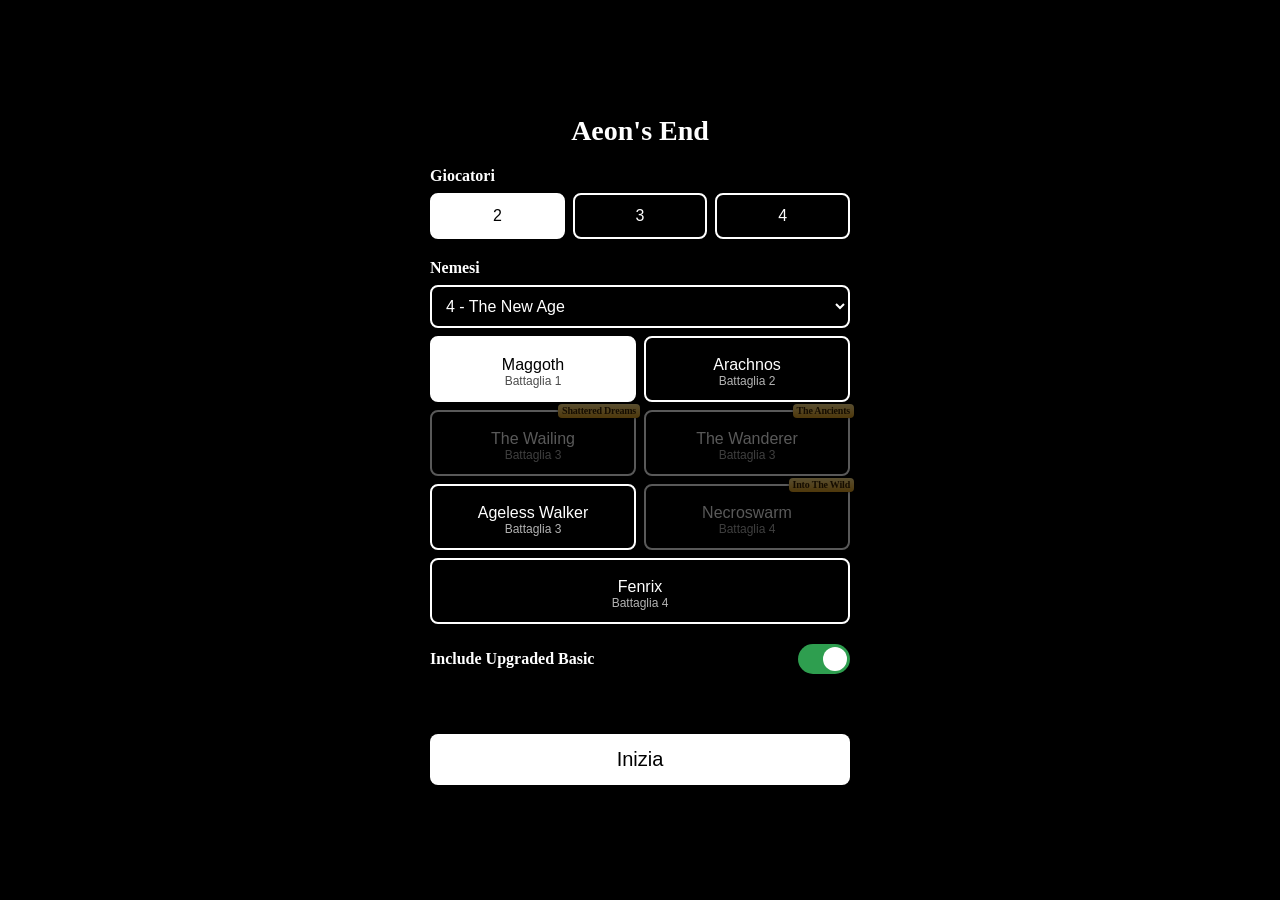
==== new_design_0.2/index.html @ ac538809 "Add new_design_0.2 prototype folder (copy of v48, shares data and card images with the main app)" ====
<!DOCTYPE html>
<html lang="it">
<head>
<meta charset="UTF-8">
<meta name="viewport" content="width=device-width, initial-scale=1, viewport-fit=cover">
<title>Aeons End App - new design 0.2</title>
<!-- Fondo nero e pagina nascosta finché style.css non è caricato (evita lampi bianchi) -->
<style>
  html { background: #000; }
  html:not(.ready) body { visibility: hidden; }
</style>
</head>
<body>
  <div id="topbar">
    <button id="undo-btn" aria-label="Annulla l'ultima azione" title="Annulla" disabled>&#8630;</button>
    <span id="phase-label">Turno dei giocatori</span>
  </div>
  <div id="canvas"></div>
  <div id="overlay" hidden></div>
  <div id="start">
    <div class="start-box">
      <h1>Aeon's End</h1>
      <div class="start-group">
        <div class="start-label">Giocatori</div>
        <div class="choices" id="choices-players"></div>
      </div>
      <div class="start-group">
        <div class="start-label">Nemesi</div>
        <select id="wave-select" aria-label="Wave"></select>
        <div class="choices wide" id="choices-nemesis"></div>
      </div>
      <label class="switch-row">
        <span>Include Upgraded Basic</span>
        <input type="checkbox" id="upgraded-switch" checked>
        <span class="switch" aria-hidden="true"></span>
      </label>
      <div id="start-error"></div>
      <button id="resume-btn" hidden>Riprendi partita</button>
      <button id="start-btn">Inizia</button>
    </div>
  </div>
  <div id="discard" hidden>
    <div class="discard-header">
      <span id="discard-title"></span>
      <button id="discard-close">Chiudi</button>
    </div>
    <div id="discard-grid"></div>
  </div>
  <div id="zoom" hidden></div>
  <div class="controls">
    <div id="info-row">
      <span id="turn-info"></span>
      <span class="info-actions">
        <button id="discard-btn">Scarti (0)</button>
        <button id="menu-btn">Menu</button>
      </span>
    </div>
    <button id="nemesis-btn">Turno Nemesi</button>
    <button id="resolve-btn" hidden>Risolta</button>
  </div>

  <!--
    Questo file non va più modificato a ogni cambio di CSS/JS: la versione si aumenta in version.json.
    version.json viene letto saltando la cache del browser, così CSS e JS nuovi si vedono subito
    (dopo la pubblicazione di GitHub Pages) anche se questo index.html è ancora in cache.
  -->
  <script>
    (function () {
      function load(v) {
        var q = v ? '?v=' + v : '';
        var css = document.createElement('link');
        css.rel = 'stylesheet';
        css.href = 'style.css' + q;
        function start() {
          document.documentElement.classList.add('ready');
          var js = document.createElement('script');
          js.src = 'script.js' + q;
          document.body.appendChild(js);
        }
        css.onload = start;
        css.onerror = start;
        document.head.appendChild(css);
      }

      fetch('version.json?t=' + Date.now(), { cache: 'no-store' })
        .then(function (r) { return r.json(); })
        .then(function (d) { load(d.v); })
        .catch(function () { load(''); });
    })();
  </script>
</body>
</html>
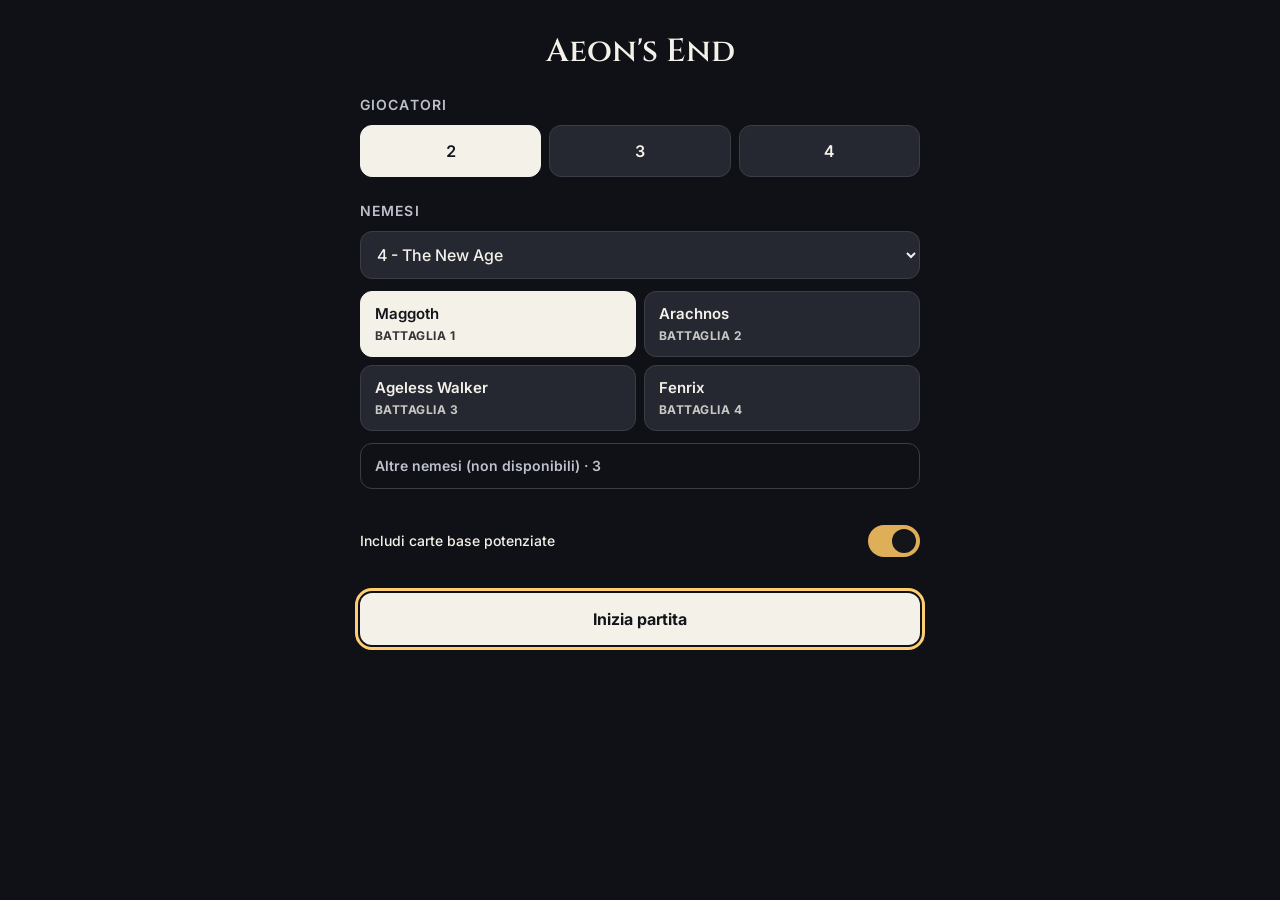
==== commit 27c11a40: "new_design_0.2: apply design kit spec (REPORT_IMPLEMENTAZIONE.md) - Design tokens, Cinzel/Inter font" ====
--- a/new_design_0.2/index.html
+++ b/new_design_0.2/index.html
@@ -3,83 +3,171 @@
 <head>
 <meta charset="UTF-8">
 <meta name="viewport" content="width=device-width, initial-scale=1, viewport-fit=cover">
+<meta name="theme-color" content="#101116">
 <title>Aeons End App - new design 0.2</title>
-<!-- Fondo nero e pagina nascosta finché style.css non è caricato (evita lampi bianchi) -->
+<link rel="preconnect" href="https://fonts.googleapis.com">
+<link rel="preconnect" href="https://fonts.gstatic.com" crossorigin>
+<!-- Fondo scuro e pagina nascosta finché i CSS non sono caricati (evita lampi bianchi) -->
 <style>
-  html { background: #000; }
+  html { background: #101116; }
   html:not(.ready) body { visibility: hidden; }
 </style>
 </head>
 <body>
-  <div id="topbar">
-    <button id="undo-btn" aria-label="Annulla l'ultima azione" title="Annulla" disabled>&#8630;</button>
-    <span id="phase-label">Turno dei giocatori</span>
+  <!-- Partita: testata con la fase, contenuto (VistaCoda o VistaRisoluzione), dock con le azioni -->
+  <div class="ae-shell" id="app">
+    <header class="ae-header" id="topbar">
+      <button id="undo-btn" class="ae-icon-button" type="button" aria-label="Annulla l'ultima azione" title="Annulla" disabled>
+        <span class="ae-icon ae-icon--undo" aria-hidden="true"></span>
+      </button>
+      <span id="phase-label" class="ae-phase">Turno dei giocatori</span>
+      <span class="ae-header-spacer" aria-hidden="true"></span>
+    </header>
+
+    <main class="ae-main" id="main">
+      <!-- VistaCoda (turno dei giocatori) -->
+      <section id="queue-view" class="queue-view" aria-labelledby="queue-title">
+        <div class="queue-col">
+          <h2 id="queue-title" class="queue-title">Coda in gioco</h2>
+          <div id="queue" class="ae-queue-viewport">
+            <div id="queue-list" class="ae-queue-list" role="list"></div>
+            <div id="queue-empty" class="ae-empty" hidden>
+              <img class="ae-empty-icon" src="Assets/ui/icons/empty-deck.svg" alt="" width="56" height="56">
+              <strong>Nessuna carta nemesi in gioco</strong>
+              <p>Premi «Turno Nemesi» per pescare</p>
+            </div>
+          </div>
+        </div>
+        <div id="queue-side" class="queue-side">
+          <div class="ae-empty">
+            <span class="ae-icon ae-icon--eye queue-side-icon" aria-hidden="true"></span>
+            <strong>Nessuna carta selezionata</strong>
+            <p>Tocca una carta della coda per leggerla o modificarla</p>
+          </div>
+        </div>
+      </section>
+
+      <!-- VistaRisoluzione (turno nemesi): fascia compatta e carta in primo piano -->
+      <section id="resolve-view" class="ae-resolve-layout" aria-label="Risoluzione del turno nemesi" hidden>
+        <div id="rail" class="ae-compact-rail" role="list" aria-label="Coda della nemesi"></div>
+        <div id="focus" class="ae-focus"></div>
+      </section>
+    </main>
+
+    <footer class="ae-dock" id="dock">
+      <div class="ae-dock-row" id="info-row">
+        <span id="turn-info" class="ae-meta"></span>
+        <span class="ae-dock-links">
+          <button id="discard-btn" class="ae-text-button" type="button">Scarti 0</button>
+          <button id="menu-btn" class="ae-text-button" type="button">Menu</button>
+        </span>
+      </div>
+      <p id="resolve-hint" class="ae-hint" hidden></p>
+      <button id="nemesis-btn" class="ae-button ae-button--primary ae-button--full" type="button">Turno Nemesi</button>
+      <button id="resolve-btn" class="ae-button ae-button--primary ae-button--full" type="button" hidden></button>
+      <button id="back-btn" class="ae-button ae-button--secondary ae-button--full" type="button" hidden>Torna alla carta da risolvere</button>
+    </footer>
   </div>
-  <div id="canvas"></div>
-  <div id="overlay" hidden></div>
-  <div id="start">
+
+  <!-- Pagina iniziale: giocatori, nemesi, carte base potenziate, riprendi / nuova partita -->
+  <div id="start" class="start-screen">
     <div class="start-box">
-      <h1>Aeon's End</h1>
-      <div class="start-group">
-        <div class="start-label">Giocatori</div>
-        <div class="choices" id="choices-players"></div>
+      <h1 class="start-title">Aeon's End</h1>
+
+      <section class="start-group" aria-labelledby="players-label">
+        <h2 id="players-label" class="start-label">Giocatori</h2>
+        <div class="choices" id="choices-players" role="group" aria-labelledby="players-label"></div>
+      </section>
+
+      <section class="start-group" aria-labelledby="nemesis-label">
+        <h2 id="nemesis-label" class="start-label">Nemesi</h2>
+        <label class="visually-hidden" for="wave-select">Wave</label>
+        <select id="wave-select" class="ae-select"></select>
+        <div id="nemesis-list" class="nemesis-list" role="group" aria-labelledby="nemesis-label"></div>
+        <p id="nemesis-empty" class="start-note" hidden>Nessuna nemesi disponibile in questa wave. Scegli un'altra wave per iniziare.</p>
+        <details id="nemesis-other" class="nemesis-other" hidden>
+          <summary id="nemesis-other-summary">Altre nemesi (non disponibili)</summary>
+          <ul id="nemesis-other-list" class="nemesis-other-list"></ul>
+        </details>
+      </section>
+
+      <label class="ae-switch-row" for="upgraded-switch">
+        <span>Includi carte base potenziate</span>
+        <input type="checkbox" id="upgraded-switch" role="switch" checked>
+        <span class="ae-switch" aria-hidden="true"></span>
+      </label>
+
+      <div id="start-error" class="start-error" role="alert" hidden>
+        <p id="start-error-text"></p>
+        <button id="retry-btn" class="ae-button ae-button--secondary" type="button" hidden>Riprova</button>
       </div>
-      <div class="start-group">
-        <div class="start-label">Nemesi</div>
-        <select id="wave-select" aria-label="Wave"></select>
-        <div class="choices wide" id="choices-nemesis"></div>
+
+      <div class="start-actions">
+        <button id="resume-btn" class="ae-button ae-button--primary ae-button--full" type="button" hidden>Riprendi partita</button>
+        <button id="start-btn" class="ae-button ae-button--primary ae-button--full" type="button" disabled>Inizia partita</button>
       </div>
-      <label class="switch-row">
-        <span>Include Upgraded Basic</span>
-        <input type="checkbox" id="upgraded-switch" checked>
-        <span class="switch" aria-hidden="true"></span>
-      </label>
-      <div id="start-error"></div>
-      <button id="resume-btn" hidden>Riprendi partita</button>
-      <button id="start-btn">Inizia</button>
     </div>
   </div>
-  <div id="discard" hidden>
-    <div class="discard-header">
-      <span id="discard-title"></span>
-      <button id="discard-close">Chiudi</button>
-    </div>
-    <div id="discard-grid"></div>
+
+  <!-- Pila degli scarti (drawer) -->
+  <div id="discard" class="ae-drawer-backdrop" hidden>
+    <aside class="ae-drawer" role="dialog" aria-modal="true" aria-labelledby="discard-title">
+      <div class="ae-drawer-header">
+        <h2 id="discard-title" class="ae-drawer-title">Scarti · 0</h2>
+        <button id="discard-close" class="ae-text-button" type="button">Chiudi</button>
+      </div>
+      <div class="ae-drawer-body">
+        <div id="discard-grid" class="ae-discard-grid"></div>
+        <div id="discard-empty" class="ae-empty" hidden>
+          <span class="ae-icon ae-icon--discard discard-empty-icon" aria-hidden="true"></span>
+          <strong>Nessuna carta negli scarti</strong>
+        </div>
+      </div>
+    </aside>
   </div>
-  <div id="zoom" hidden></div>
-  <div class="controls">
-    <div id="info-row">
-      <span id="turn-info"></span>
-      <span class="info-actions">
-        <button id="discard-btn">Scarti (0)</button>
-        <button id="menu-btn">Menu</button>
-      </span>
-    </div>
-    <button id="nemesis-btn">Turno Nemesi</button>
-    <button id="resolve-btn" hidden>Risolta</button>
-  </div>
+
+  <!-- Dialoghi (carta della coda, carta degli scarti, conferma nuova partita) -->
+  <div id="dialog-root"></div>
+
+  <!-- Messaggi: toast visibile e annunci per lettori di schermo -->
+  <div id="toast-root" role="status" aria-live="polite"></div>
+  <div id="live" class="visually-hidden" aria-live="polite"></div>
 
   <!--
     Questo file non va più modificato a ogni cambio di CSS/JS: la versione si aumenta in version.json.
     version.json viene letto saltando la cache del browser, così CSS e JS nuovi si vedono subito
     (dopo la pubblicazione di GitHub Pages) anche se questo index.html è ancora in cache.
+    I CSS sono tre (token, componenti, app) e prendono tutti lo stesso ?v=N.
   -->
   <script>
     (function () {
+      var STYLES = ['css/design-tokens.css', 'css/components.css', 'style.css'];
       function load(v) {
         var q = v ? '?v=' + v : '';
-        var css = document.createElement('link');
-        css.rel = 'stylesheet';
-        css.href = 'style.css' + q;
+        var pending = STYLES.length;
+        var started = false;
         function start() {
+          if (started) return;
+          started = true;
           document.documentElement.classList.add('ready');
           var js = document.createElement('script');
           js.src = 'script.js' + q;
           document.body.appendChild(js);
         }
-        css.onload = start;
-        css.onerror = start;
-        document.head.appendChild(css);
+        function done() {
+          pending--;
+          if (pending === 0) start();
+        }
+        STYLES.forEach(function (href) {
+          var css = document.createElement('link');
+          css.rel = 'stylesheet';
+          css.href = href + q;
+          css.onload = done;
+          css.onerror = done;
+          document.head.appendChild(css);
+        });
+        // Se un CSS non risponde (per esempio i font senza rete), la pagina parte comunque
+        setTimeout(start, 4000);
       }
 
       fetch('version.json?t=' + Date.now(), { cache: 'no-store' })
